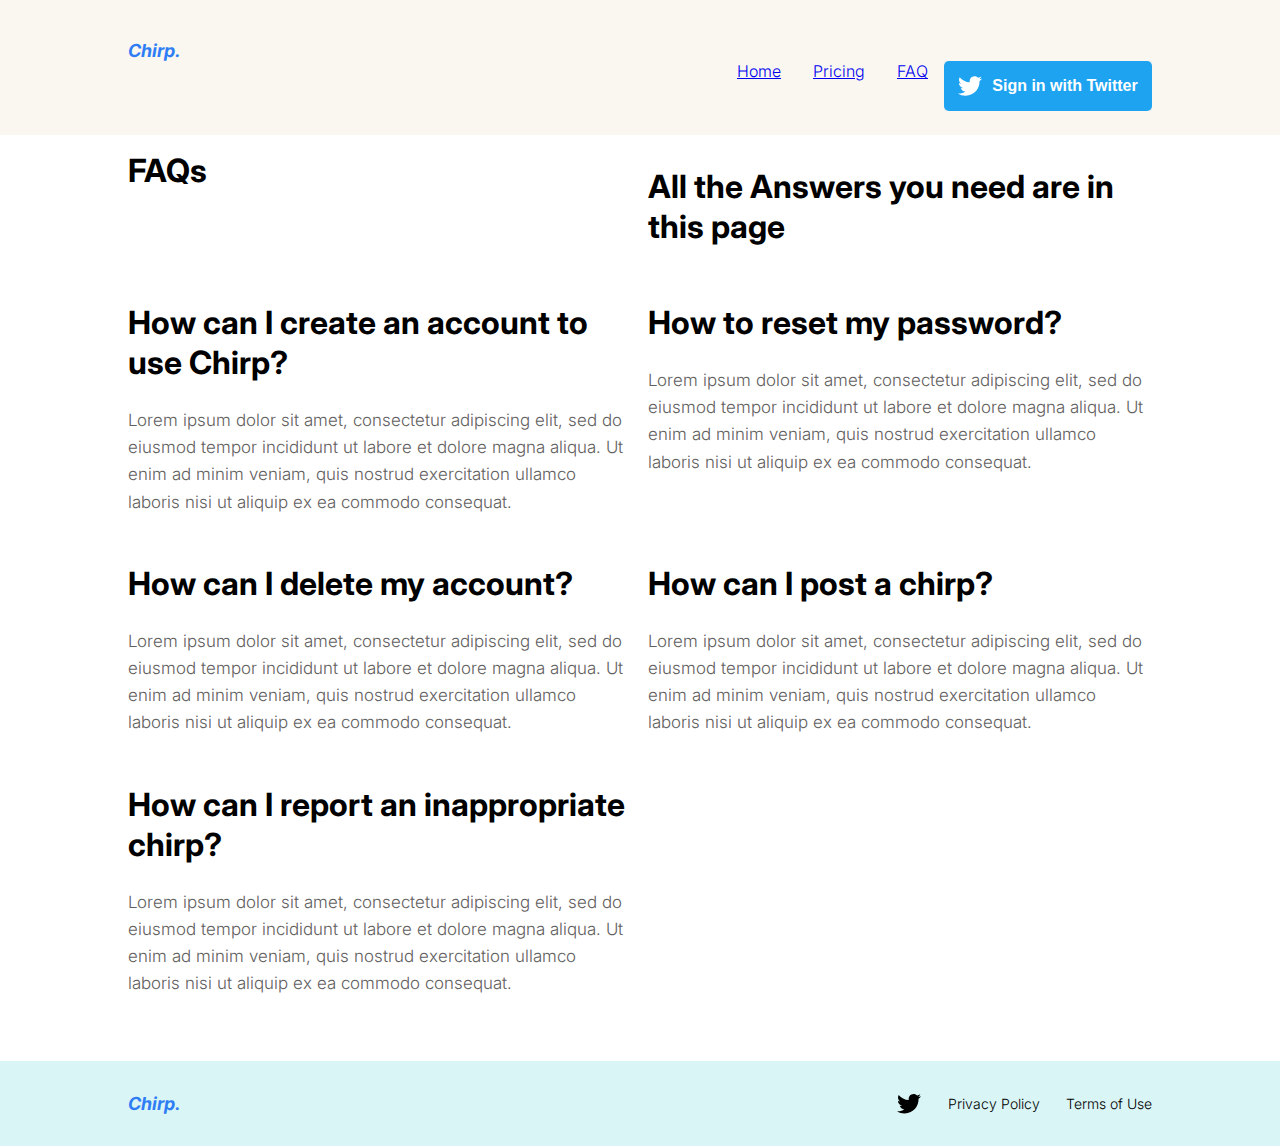
==== faq.html @ cfd97e2c "trying again to publish my website" ====
<!DOCTYPE html>
<html lang="en">

<head>
  <link rel="stylesheet" href="/css/style.css" />
  <title>Chirp-FAQ</title>
</head>

<body>

  <header>
    <nav>
      <div class="logo">
        <a href="#">
          <p>Chirp.</p>
        </a>
      </div>

      <svg id="hamburger-icon" class="hamburger" width="24" height="20" viewBox="0 0 24 20" fill="none"
        xmlns="http://www.w3.org/2000/svg">
        <path d="M24 4H0V0H24V4ZM24 8H0V12H24V8ZM24 16H0V20H24V16Z" fill="black" />
      </svg>

      <div id="nav-wrapper">
        <ul id="my-nav">
          <li><a href="/index.html">Home</a></li>
          <li><a href="#">Pricing</a></li>
          <li><a href="/faq.html">FAQ</a></li>
          <button>
            <a href="#">
              <svg width="24" height="20" viewbox="0 0 24 20" fill="none" xmlns="http://www.w3.org/2000/svg">
                <path
                  d="M24 2.55699C23.117 2.94899 22.168 3.21299 21.172 3.33199C22.189 2.72299 22.97 1.75799 23.337 0.607986C22.386 1.17199 21.332 1.58199 20.21 1.80299C19.313 0.845986 18.032 0.247986 16.616 0.247986C13.437 0.247986 11.101 3.21399 11.819 6.29299C7.728 6.08799 4.1 4.12799 1.671 1.14899C0.381 3.36199 1.002 6.25699 3.194 7.72299C2.388 7.69699 1.628 7.47599 0.965 7.10699C0.911 9.38799 2.546 11.522 4.914 11.997C4.221 12.185 3.462 12.229 2.69 12.081C3.316 14.037 5.134 15.46 7.29 15.5C5.22 17.123 2.612 17.848 0 17.54C2.179 18.937 4.768 19.752 7.548 19.752C16.69 19.752 21.855 12.031 21.543 5.10599C22.505 4.41099 23.34 3.54399 24 2.55699Z"
                  fill="white" />
              </svg>
              <span> Sign in with Twitter</span>
            </a>
          </button>
        </ul>
      </div>


    </nav>
  </header>

  <main class="container-sara">
    <h1>FAQs</h1>
    <h2>All the Answers you need are in this page</h2>
    <section class="faq-section">
      <h2>How can I create an account to use Chirp?</h2>
      <p>Lorem ipsum dolor sit amet, consectetur adipiscing elit, sed do eiusmod tempor incididunt ut labore et dolore
        magna aliqua. Ut enim ad minim veniam, quis nostrud exercitation ullamco laboris nisi ut aliquip ex ea commodo
        consequat.</p>
    </section>
    <section class="faq-section">
      <h2>How to reset my password?</h2>
      <p>Lorem ipsum dolor sit amet, consectetur adipiscing elit, sed do eiusmod tempor incididunt ut labore et dolore
        magna aliqua. Ut enim ad minim veniam, quis nostrud exercitation ullamco laboris nisi ut aliquip ex ea commodo
        consequat.</p>
    </section>
    <section class="faq-section">
      <h2>How can I delete my account?</h2>
      <p>Lorem ipsum dolor sit amet, consectetur adipiscing elit, sed do eiusmod tempor incididunt ut labore et dolore
        magna aliqua. Ut enim ad minim veniam, quis nostrud exercitation ullamco laboris nisi ut aliquip ex ea commodo
        consequat.</p>
    </section>
    <section class="faq-section">
      <h2>How can I post a chirp?</h2>
      <p>Lorem ipsum dolor sit amet, consectetur adipiscing elit, sed do eiusmod tempor incididunt ut labore et dolore
        magna aliqua. Ut enim ad minim veniam, quis nostrud exercitation ullamco laboris nisi ut aliquip ex ea commodo
        consequat.</p>
    </section>
    <section class="faq-section">
      <h2>How can I report an inappropriate chirp?</h2>
      <p>Lorem ipsum dolor sit amet, consectetur adipiscing elit, sed do eiusmod tempor incididunt ut labore et dolore
        magna aliqua. Ut enim ad minim veniam, quis nostrud exercitation ullamco laboris nisi ut aliquip ex ea commodo
        consequat.</p>
    </section>
  </main>

  <footer>
    <div class="logo">
      <a href="#">
        <p>Chirp.</p>
      </a>
    </div>
    <div class="footer-2">
      <svg width="25" height="20" viewBox="0 0 25 20" fill="none" xmlns="http://www.w3.org/2000/svg">
        <path
          d="M25 2.309C24.117 2.701 23.168 2.965 22.172 3.084C23.189 2.475 23.97 1.51 24.337 0.36C23.386 0.924 22.332 1.334 21.21 1.555C20.313 0.598 19.032 0 17.616 0C14.437 0 12.101 2.966 12.819 6.045C8.728 5.84 5.1 3.88 2.671 0.901C1.381 3.114 2.002 6.009 4.194 7.475C3.388 7.449 2.628 7.228 1.965 6.859C1.911 9.14 3.546 11.274 5.914 11.749C5.221 11.937 4.462 11.981 3.69 11.833C4.316 13.789 6.134 15.212 8.29 15.252C6.22 16.875 3.612 17.6 1 17.292C3.179 18.689 5.768 19.504 8.548 19.504C17.69 19.504 22.855 11.783 22.543 4.858C23.505 4.163 24.34 3.296 25 2.309Z"
          fill="black" />
      </svg>

      <p>Privacy Policy</p>
      <p>Terms of Use</p>
    </div>
  </footer>

  <script src="script.js"></script>
</body>

</html>
---- css/style.css ----
@import url('https://fonts.googleapis.com/css2?family=Inter:wght@300;400;600;700&display=swap');


:root {
  --bg-colour: hsl(45, 44%, 96%);
  --bg2-colour: hsl(202, 88%, 53%);
  --bg3-colour: hsl(216, 91%, 57%);
  --txt-colour1: hsl(0, 1%, 38%);
  --space1: 1rem;
  --space2: 2rem;
  --space3: 3rem;
}
.hamburger {
  display: flex;
  position: absolute;
  top: 2rem;
  right: 0;
  margin: 10px;
} 

#hamburger-icon {
  width: 30px;
  height: 30px;
  cursor: pointer;
}

  #my-nav {
  display: none;
  position: absolute;
  top: 100px;
  right: 0;
  width: 100%;
  background-color: var(--bg-colour);
  padding: var(--space1);
  box-shadow: 0 2px 5px rgba(0, 0, 0, 0.2);
}


#my-nav.active {
  display: grid;

}

* {
  padding: 0;
  margin: 0;
  box-sizing: border-box;
}

body {
  font-family: 'Inter', sans-serif;
}

header {
  background-color: var(--bg-colour);
  padding-top: var(--space1);
}

nav {
  display: flex;
  justify-content: space-between;
  padding: 1.5rem 1rem;
  align-items: center;
}

h2 {
  font-size: var(--space2);
  font-weight: 700;
  line-height: 2.5rem;
  padding: 2rem 0 1.5rem 0;
}

button {
  width: 100%;
  border: none;
  margin-bottom: 1.5rem;
}

button a {
  display: flex;
  justify-content: center;
  align-items: center;
  text-decoration: none;
  padding: 15px 0;
  background-color: var(--bg2-colour);
  color: #fff;
  border-radius: 5px;
  font-weight: 600;
  font-size: var(--space1);
  cursor: pointer;
}

button a:hover {
  background-color: #1ea3f1c4;
}

button span {
  padding-left: 10px;
}

.logo {
  font-size: 18px;
  font-weight: 700;
}

.logo a {
  text-decoration: none;
  color: hsl(216, 91%, 57%);
  font-family: inherit;
  font-style: italic;
}

.container-sara img {
  width: 100%;
  max-width: 900px;
  margin: auto;
} 


 .container-sara h1 {
  font-size: 2rem;
  font-weight: 700;
  line-height: 2.5rem;
  padding: 1rem 0;
} 

 .container-sara p {
  color: var(--txt-colour1);
  line-height: 1.7rem;
  font-size: 17px;
  font-weight: 300;
  padding-bottom: 1rem;
}

.twitter2 {
  display: flex;
  flex-direction: column;
  align-items: center;
  justify-content: center;
  text-align: center;
}

.learn-more a {
  text-decoration: none;
  color: #5592a9;
  font-weight: 500;
  font-size: 14px;
  margin-bottom: 1rem;
  display: block;
}

.twitter2 .learn-more a {
  font-weight: 700;
  font-size: 15px;
  margin-bottom: none;
}

.profile-img {
  display: flex;
  position: relative;
  margin: 1rem 0;
}

.profile-img img {
  margin-left: -1.3rem;
}

.profile-img img:first-child {
  margin-left: 0;
}

#detail-texts span {
  color: #5592a9;
  font-weight: 600;
}

.features-container {
  margin: 1rem;
}

.features-container h5 {
  font-weight: 700;
  padding: 0.5rem 0 1rem 0;
}

.features-items {
  border: 1px solid #c4c4c4;
  padding: 20px;
  border-radius: 5px;
  margin-bottom: 1.3rem;
}

.features-items p {
  color: var(--txt-colour1);
  font-weight: 300;
  font-size: 15px;
  line-height: 1.3rem;
}

.features-items span {
  font-size: 25px;
}

.reviews-container {
  padding: 1rem;
  margin-top: 4rem;
  background-color: #d9f5f5;
}

.r-item {
  background-color: #fff;
  padding: 15px;
  margin-bottom: 1rem;
}

.tweet {
  display: flex;
  align-items: center;
  justify-content: space-between;
}

.tweet-1 {
  display: flex;
  align-items: center;
  margin-bottom: 1rem;
}

.tweet-1 img {
  width: 3.7rem;
}

.tweet-1 span {
  font-weight: 300;
  font-size: 13px;
  cursor: pointer;
}

.tweet-1 span:hover {
  color: rgb(153, 148, 148);
}

.tweet-1 div {
  padding-left: 5px;
}

.tweet-1 p {
  font-weight: 600;
  line-height: 1rem;
}

.tweet-text {
  font-weight: 300;
  line-height: 1.7rem;
  color: var(--txt-colour1);
  margin-bottom: 1rem;
}

.sub-details {
  display: flex;
  align-items: center;
  justify-content: space-between;
  font-weight: 300;
  color: var(--txt-colour1);
}

.like-counter {
  display: flex;
  align-items: center;
}

.like-counter svg {
  cursor: pointer;
}

.like-counter span {
  padding-left: 5px;
}

.price-container {
  margin: 1rem;
}

.price-details {
  text-align: center;
}

.price-details h2 {
  padding-top: 4rem;
  padding-bottom: 0.3rem;
}

.price-details p {
  font-weight: 300;
  line-height: 1.5rem;
  color: var(--txt-colour1);
  padding-bottom: 2rem;
}

.price-item {
  border: 1px solid #ffad23;
  background-color: #faf8f2;
  padding: 20px;
  border-radius: 10px;
}

.price-item-details {
  border-bottom: 1px solid rgb(153, 148, 148);
  padding-bottom: 10px;
}

.price-item-details p {
  font-size: 23px;
  font-weight: 300;
  color: var(--txt-colour1);
  padding-bottom: 10px;
}

.price-item-details span {
  font-size: 50px;
  font-weight: 700;
  color: black;
  line-height: 2.6rem;
}

.price-info {
  border-bottom: 1px solid rgb(153, 148, 148);
  padding: 10px 0;
}

.price-info-item {
  display: flex;
  padding: 10px 0;
}

.price-info-item p {
  padding-left: 10px;
  font-weight: 300;
  color: var(--txt-colour1);
}

.price-item button {
  margin-top: 1.5rem;
}

footer {
  background-color: #d9f5f5;
  padding: 1rem;
}

.footer-2 {
  display: flex;
  justify-content: space-between;
  padding: 1rem 0;
  font-weight: 300;
}


/* 

**********************************************************

          MEDIA FOR 488 PX 

**********************************************************
           
*/
@media (min-width: 488px) {

  #hamburger-icon.clicked {
    transform: rotate(90deg);
    transition: transform 0.3s ease-in-out;
  }

  #hamburger-icon {
    display: none;
  }

  .menu-list {
    display: block;
  }

  .menu {
    display: none;
  }

  nav {
    padding-left: 5%;
    padding-right: 5%;
  }

  header nav ul {
    display: block;
  }

  nav ul li {
    display: inline-block;
    margin-right: 20px;
    font-weight: 300;
    cursor: pointer;
  }

  nav button {
    width: 13rem;
    margin: 0;
  }

  nav ul li:hover {
    color: #c4c4c4;
  }

  .container-sara {
    display: flex;
    flex-direction: column;
    padding-left: 5%;
    padding-right: 5%;
  }

  .container-sara img {
    max-width: 100%;
    width: 700px;
  }

  .analytics h1 {
    margin-top: 2rem;
    font-size: 3rem;
    padding-right: 10rem;
    line-height: 3.5rem;
    font-weight: 600;
  }

  .twitter2 {
    flex-direction: row;
    justify-content: left;
  }

  .twitter2 button {
    width: 13rem;
    margin-right: 15px;
  }

  #detail-texts {
    padding-right: 14rem;
    padding-bottom: 2rem;
  }

  .features-container {
    padding-right: 2rem;
    padding-left: 2rem;
  }

  .reviews-container {
    display: flex;
    flex-direction: column;
    padding-right: 5%;
    padding-left: 5%;
    padding-bottom: 5rem;
  }

  .reviews {
    display: grid;
    grid-template-columns: repeat(2, 1fr);
    column-gap: 1rem;
  }

  .r-item {
    align-self: flex-start;
  }

  .r-item:last-child {
    display: none;
  }

  .price-container {
    margin-bottom: 5rem;
  }

  .price-item {
    width: 30rem;
    margin: auto;
    padding: 2rem;
  }

  footer {
    display: flex;
    justify-content: space-between;
    align-items: center;
    padding: 2rem 5%;
  }

  .footer-2 {
    padding: 0;
    width: 16rem;
    align-items: center;
    font-size: 14px;
  }
}

@media screen and (max-width: 799px) {

  #hamburger-icon {
    display: block;
  }

  .menu-list {
    display: none;
  }
}

@media screen and (max-width: 799px) {
  .menu-list {
    display: none;
  }

  #mobile-nav.active .menu-list {
    display: block;
  }
}

@media (min-width: 800px) {

  #my-nav {
    display: flex;
    justify-content: flex-end;
    align-items: flex-start;
    position: relative;
    top: auto;
    right: auto;
    width: auto;
    background-color: transparent;
    padding: 0;
    box-shadow: none;
  }

  #my-nav ul {
    display: flex;
    justify-content: flex-start;
    align-items: center;
    list-style: none;
    margin: 0;
    padding: 0;
  }

  #my-nav li {
    margin: 0 1rem;
  }

  nav {
    padding-left: 10%;
    padding-right: 10%;
    display: grid;
    grid-template-columns: repeat(1, 1fr);
    justify-content: space-between;
    align-items: center;
  }

  .container-sara {
    display: grid;
    grid-template-columns: repeat(2, 1fr);
    column-gap: 1rem;
    padding-left: 10%;
    padding-right: 10%;
    padding-bottom: 3rem;
    max-width: 100%;
    width: fit-content;
  }

  .container-sara img {
    max-width: 100%;
    width: 900px;
    height: fit-content;
  }

  .analytics {
    grid-column: 1;
    grid-row: 1;
  }

  .analytics h1 {
    font-size: 2.4rem;
    padding-right: 0;
    line-height: 3rem;
  }

  .analytics p {
    font-size: 0.9rem;
  }

  #detail-texts {
    padding-right: 1rem;
  }

  .features-container {
    padding-right: 10%;
    padding-left: 10%;
  }

  .features {
    display: grid;
    grid-template-columns: repeat(2, 1fr);
    column-gap: 1.5rem;
  }

  .features-container h2 br {
    display: block;
  }

  .reviews-container {
    padding-right: 10%;
    padding-left: 10%;
  }

  .r-item:last-child {
    display: block;
  }

  .reviews {
    grid-template-columns: repeat(3, 1fr);
  }

  footer {
    padding-left: 10%;
    padding-right: 10%;
  }
}
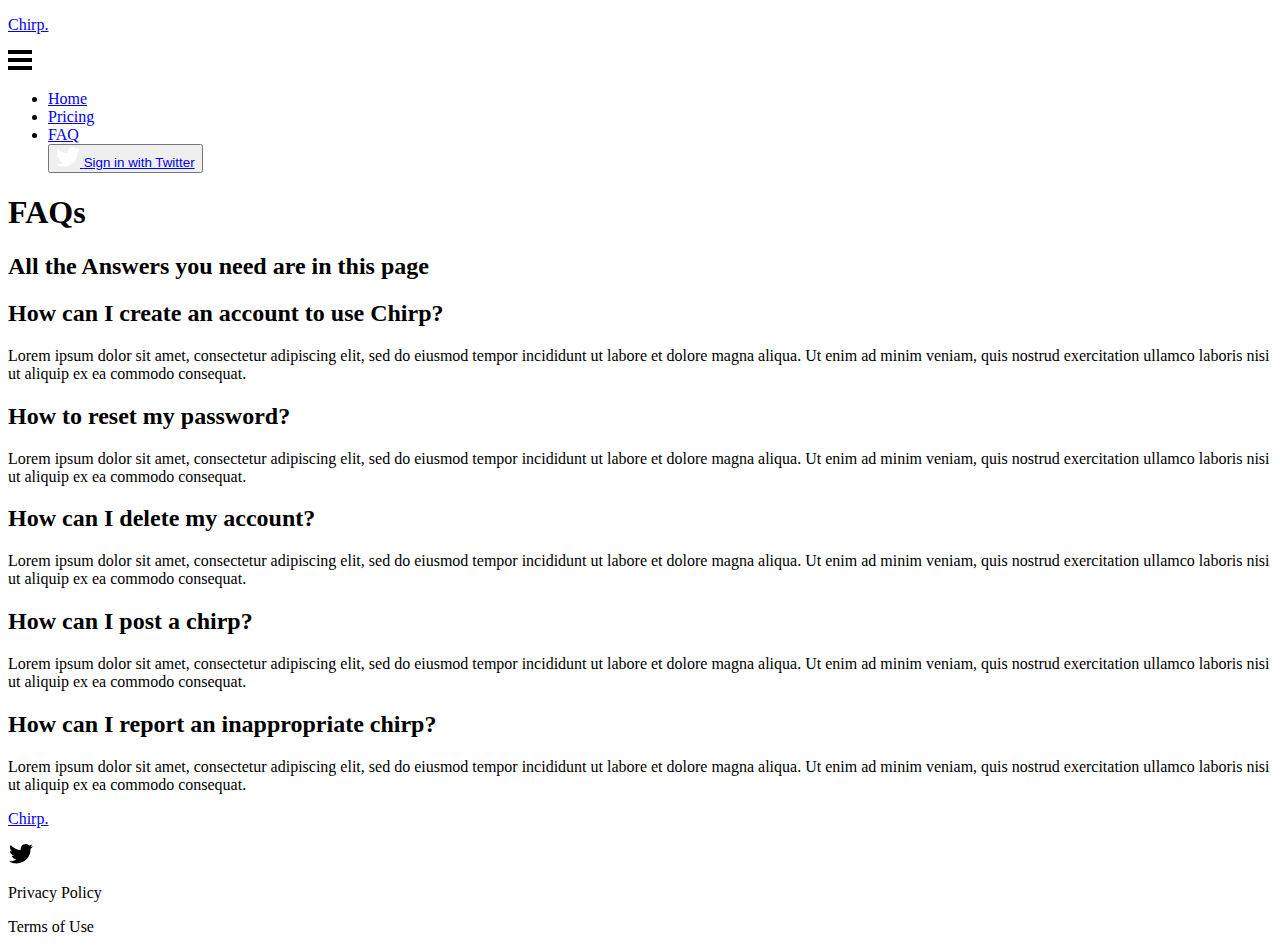
==== commit 8090b986: "FAQ page html edit" ====
--- a/faq.html
+++ b/faq.html
@@ -2,7 +2,7 @@
 <html lang="en">
 
 <head>
-  <link rel="stylesheet" href="/css/style.css" />
+  <link rel="stylesheet" href="/chirp-final-project/css/style.css" />
   <title>Chirp-FAQ</title>
 </head>
 
@@ -11,7 +11,7 @@
   <header>
     <nav>
       <div class="logo">
-        <a href="#">
+        <a href="/chirp-final-project/index.html">
           <p>Chirp.</p>
         </a>
       </div>
@@ -23,9 +23,9 @@
 
       <div id="nav-wrapper">
         <ul id="my-nav">
-          <li><a href="/index.html">Home</a></li>
+          <li><a href="/chirp-final-project/index.html">Home</a></li>
           <li><a href="#">Pricing</a></li>
-          <li><a href="/faq.html">FAQ</a></li>
+          <li><a href="/chirp-final-project/faq.html">FAQ</a></li>
           <button>
             <a href="#">
               <svg width="24" height="20" viewbox="0 0 24 20" fill="none" xmlns="http://www.w3.org/2000/svg">
@@ -80,7 +80,7 @@
 
   <footer>
     <div class="logo">
-      <a href="#">
+      <a href="/chirp-final-project/index.html">
         <p>Chirp.</p>
       </a>
     </div>
